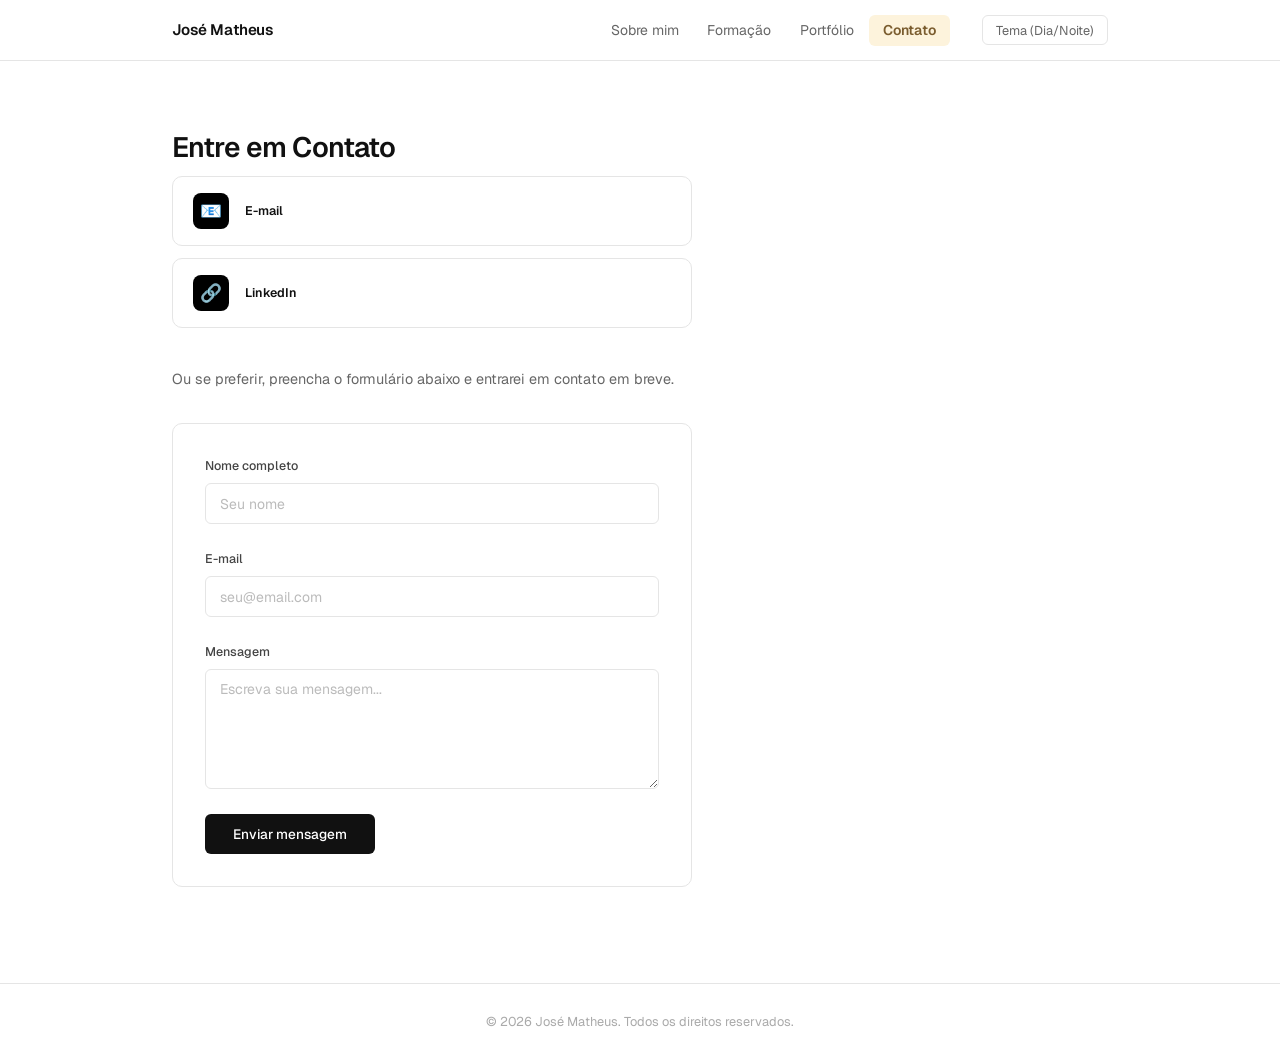
==== contato.html @ 37686acd "Atualizando commit" ====
<!DOCTYPE html>
<html lang="en">
<head>
    <meta charset="UTF-8">
    <meta name="viewport" content="width=device-width, initial-scale=1.0">
    <title>Portifólio - José Matheus</title>
    <link rel="stylesheet" href="/css/style.css">
</head>
<body>
    <header>
        <nav class="navbar">
            <div class="logo">José Matheus</div>

            <button class="menu-toggle" onclick="toggleMenu()">☰</button>

            <ul class="menu" id="menu">
                <li><a href="index.html">Sobre mim</a></li>
                <li><a href="formacao.html">Formação</a></li>
                <li><a href="portfolio.html">Portfólio</a></li>
                <li><a href="contato.html" class="ativo">Contato</a></li>
            </ul>

            <button class="btn-tema" onclick="alternarTema()">Tema (Dia/Noite)</button>
        </nav>
    </header>

    <main>
        <section class="contato">
            <!-- Botões de contato direto -->
            
            <h1>Entre em Contato</h1>
            <div class="botoes-contato">
                <a href="mailto:j_matheusrp@hotmail.com" class="btn-contato">
                    <span class="btn-contato-icone">📧</span>
                    <span class="btn-contato-texto">
                        <strong>E-mail</strong>
                    </span>
                </a>
                <a href="https://linkedin.com/in/jose-matheus-ferreira" target="_blank" class="btn-contato">
                    <span class="btn-contato-icone">🔗</span>
                    <span class="btn-contato-texto">
                        <strong>LinkedIn</strong>
                    </span>
                </a>
            </div>
            
            <p>Ou se preferir, preencha o formulário abaixo e entrarei em contato em breve.</p>
            

            <!-- Formulário — validado pelo JavaScript -->
            <div class="form-container">
                <div id="mensagem-sucesso" class="mensagem-sucesso" style="display:none;">
                    ✅ Mensagem enviada com sucesso!
                </div>

                <div class="campo">
                    <label for="nome">Nome completo</label>
                    <input type="text" id="nome" placeholder="Seu nome">
                    <span class="erro" id="erro-nome"></span>
                </div>

                <div class="campo">
                    <label for="email">E-mail</label>
                    <input type="email" id="email" placeholder="seu@email.com">
                    <span class="erro" id="erro-email"></span>
                </div>

                <div class="campo">
                    <label for="mensagem">Mensagem</label>
                    <textarea id="mensagem" rows="5" placeholder="Escreva sua mensagem..."></textarea>
                    <span class="erro" id="erro-mensagem"></span>
                </div>

                <button onclick="enviarFormulario()">Enviar mensagem</button>
            </div>

        </section>
    </main>

    <footer>
        <p>&copy; 2026 José Matheus. Todos os direitos reservados.</p>
    </footer>

    <script src="/js/script.js"></script>
</body>
</html>
---- css/style.css ----
/* ===== IMPORT DE FONTES ===== */
@import url('https://fonts.googleapis.com/css2?family=Geist:wght@300;400;500;600&display=swap');

/* ===== RESET ===== */
* {
    margin: 0;
    padding: 0;
    box-sizing: border-box;
}

a { text-decoration: none; }
ul { list-style: none; }

/* ===== BASE ===== */
body {
    font-family: 'Geist', -apple-system, BlinkMacSystemFont, sans-serif;
    background-color: #ffffff;
    color: #111111;
    transition: background-color 0.3s, color 0.3s;
    line-height: 1.6;
    -webkit-font-smoothing: antialiased;
}

body.dark {
    background-color: #0a0a0a;
    color: #ededed;
}

/* ===== HEADER ===== */
header {
    background-color: #ffffff;
    border-bottom: 1px solid #e5e5e5;
    position: sticky;
    top: 0;
    z-index: 100;
}

body.dark header {
    background-color: #0a0a0a;
    border-bottom-color: #1f1f1f;
}

.navbar {
    max-width: 1000px;
    margin: 0 auto;
    padding: 0 2rem;
    height: 60px;
    display: flex;
    align-items: center;
    gap: 2rem;
}

.logo {
    font-size: 0.95rem;
    font-weight: 600;
    color: #111111;
    letter-spacing: -0.01em;
    margin-right: auto;
}

body.dark .logo {
    color: #ededed;
}

.menu {
    display: flex;
    gap: 0;
}

.menu a {
    color: #666666;
    font-size: 0.875rem;
    font-weight: 400;
    padding: 0.4rem 0.9rem;
    border-radius: 6px;
    transition: color 0.15s, background 0.15s;
}

body.dark .menu a {
    color: #888888;
}

.menu a:hover {
    color: #111111;
    background-color: #f5f5f5;
}

body.dark .menu a:hover {
    color: #ededed;
    background-color: #1a1a1a;
}

.menu a.ativo {
    color: #7a5c2e;
    font-weight: 600;
    background-color: #fdf3dc;
}

body.dark .menu a.ativo {
    color: #e8c97a;
    background-color: #1f1a0f;
}

.menu-toggle {
    display: none;
    background: none;
    border: 1px solid #e5e5e5;
    color: #111111;
    font-size: 1.1rem;
    cursor: pointer;
    padding: 0.3rem 0.6rem;
    border-radius: 6px;
    line-height: 1;
}

body.dark .menu-toggle {
    border-color: #2a2a2a;
    color: #ededed;
}

.btn-tema {
    background: none;
    border: 1px solid #e5e5e5;
    color: #666666;
    padding: 0.35rem 0.8rem;
    border-radius: 6px;
    cursor: pointer;
    font-size: 0.8rem;
    font-family: inherit;
    transition: border-color 0.15s, color 0.15s, background 0.15s;
}

body.dark .btn-tema {
    border-color: #2a2a2a;
    color: #888888;
}

.btn-tema:hover {
    border-color: #c9a05a;
    color: #7a5c2e;
    background-color: #fdf3dc;
}

body.dark .btn-tema:hover {
    border-color: #c9a05a;
    color: #e8c97a;
    background-color: #1f1a0f;
}

/* ===== MAIN ===== */
main {
    max-width: 1000px;
    margin: 0 auto;
    padding: 4rem 2rem 6rem;
}

/* ===== SOBRE MIM ===== */
.sobre {
    display: grid;
    grid-template-columns: 160px 1fr;
    gap: 3.5rem;
    align-items: start;
}

.foto-perfil {
    width: 160px;
    height: 160px;
    border-radius: 12px;
    object-fit: cover;
    display: block;
    background-color: #f0f0f0;
    outline: 2px solid #e8d5a8;
    outline-offset: 3px;
}

body.dark .foto-perfil {
    background-color: #1a1a1a;
    outline-color: #3a2e18;
}

.apresentacao h1 {
    font-size: 2rem;
    font-weight: 600;
    letter-spacing: -0.03em;
    line-height: 1.2;
    margin-bottom: 0.75rem;
    color: #111111;
}

body.dark .apresentacao h1 {
    color: #ededed;
}

.apresentacao h1 + p {
    color: #666666;
    font-size: 0.95rem;
    line-height: 1.7;
    margin-bottom: 2rem;
    max-width: 520px;
}

body.dark .apresentacao h1 + p {
    color: #888888;
}

.apresentacao h2 {
    font-size: 0.7rem;
    font-weight: 600;
    letter-spacing: 0.1em;
    text-transform: uppercase;
    color: #b08040;
    margin: 1.8rem 0 0.6rem;
}

body.dark .apresentacao h2 {
    color: #c9a05a;
}

.apresentacao p,
.apresentacao li {
    color: #444444;
    font-size: 0.9rem;
    line-height: 1.75;
}

body.dark .apresentacao p,
body.dark .apresentacao li {
    color: #888888;
}

.apresentacao ul {
    display: flex;
    flex-direction: column;
    gap: 0.3rem;
}

.destaque {
    color: #9a6f2e;
    font-weight: 600;
}

body.dark .destaque {
    color: #e8c97a;
}

/* ===== TÍTULOS DE PÁGINA ===== */
.formacao h1,
.portfolio h1,
.contato h1 {
    font-size: 1.75rem;
    font-weight: 600;
    letter-spacing: -0.03em;
    color: #111111;
    margin-bottom: 0.4rem;
}

body.dark .formacao h1,
body.dark .portfolio h1,
body.dark .contato h1 {
    color: #ededed;
}

/* ===== CARDS (Formação) ===== */
.card {
    border: 1px solid #e5e5e5;
    border-radius: 10px;
    padding: 1.75rem;
    margin-bottom: 1rem;
}

body.dark .card {
    border-color: #1f1f1f;
}

.card h2 {
    font-size: 0.7rem;
    font-weight: 600;
    letter-spacing: 0.1em;
    text-transform: uppercase;
    color: #b08040;
    margin-bottom: 1.25rem;
}

body.dark .card h2 {
    color: #c9a05a;
}

.item-formacao {
    padding: 1rem 0;
    border-bottom: 1px solid #f0f0f0;
}

body.dark .item-formacao {
    border-bottom-color: #1a1a1a;
}

.item-formacao:first-of-type { padding-top: 0; }

.item-formacao:last-child {
    border-bottom: none;
    padding-bottom: 0;
}

.item-formacao h3 {
    font-size: 0.9rem;
    font-weight: 500;
    margin-bottom: 0.25rem;
    color: #111111;
}

body.dark .item-formacao h3 {
    color: #ededed;
}

.item-formacao p {
    color: #888888;
    font-size: 0.82rem;
    line-height: 1.6;
}

body.dark .item-formacao p {
    color: #555555;
}

/* ===== PORTFÓLIO ===== */
.portfolio > p {
    color: #666666;
    font-size: 0.9rem;
    margin-bottom: 2.5rem;
}

body.dark .portfolio > p {
    color: #888888;
}

.grid-projetos {
    display: grid;
    grid-template-columns: repeat(auto-fit, minmax(280px, 1fr));
    gap: 1rem;
}

.card-projeto {
    border: 1px solid #e5e5e5;
    border-radius: 10px;
    padding: 1.5rem;
    transition: border-color 0.2s, box-shadow 0.2s;
}

body.dark .card-projeto {
    border-color: #1f1f1f;
}

.card-projeto:hover {
    border-color: #cccccc;
    box-shadow: 0 4px 16px rgba(0,0,0,0.05);
}

body.dark .card-projeto:hover {
    border-color: #333333;
    box-shadow: 0 4px 16px rgba(0,0,0,0.3);
}

.card-projeto h3 {
    font-size: 0.9rem;
    font-weight: 500;
    margin-bottom: 0.5rem;
    color: #111111;
}

body.dark .card-projeto h3 {
    color: #ededed;
}

.card-projeto p {
    color: #888888;
    font-size: 0.82rem;
    line-height: 1.65;
    margin-bottom: 1.25rem;
}

body.dark .card-projeto p {
    color: #555555;
}

.btn-projeto {
    display: inline-block;
    border: 1px solid #e5e5e5;
    color: #444444;
    padding: 0.4rem 1rem;
    border-radius: 6px;
    font-size: 0.8rem;
    font-weight: 500;
    transition: border-color 0.15s, color 0.15s, background 0.15s;
}

body.dark .btn-projeto {
    border-color: #2a2a2a;
    color: #888888;
}

.btn-projeto:hover {
    border-color: #b08040;
    color: #7a5c2e;
    background-color: #fdf3dc;
}

body.dark .btn-projeto:hover {
    border-color: #e8c97a;
    color: #e8c97a;
    background-color: #1f1a0f;
}

/* ===== CONTATO ===== */
.contato > p {
    color: #666666;
    font-size: 0.9rem;
    margin-bottom: 2rem;
}

body.dark .contato > p {
    color: #888888;
}

/* ===== BOTÕES DE CONTATO DIRETO ===== */
.botoes-contato {
    display: flex;
    flex-direction: column;
    gap: 0.75rem;
    margin-bottom: 2.5rem;
    max-width: 520px;
}

.btn-contato {
    display: flex;
    align-items: center;
    gap: 1rem;
    padding: 1rem 1.25rem;
    border: 1px solid #e5e5e5;
    border-radius: 10px;
    color: #111111;
    transition: border-color 0.15s, background 0.15s, box-shadow 0.15s;
}

body.dark .btn-contato {
    border-color: #1f1f1f;
    color: #ededed;
}

.btn-contato:hover {
    border-color: #c9a05a;
    background-color: #fdf8ef;
    box-shadow: 0 2px 10px rgba(176, 128, 64, 0.08);
}

body.dark .btn-contato:hover {
    background-color: #1f1a0f;
    border-color: #c9a05a;
}

.btn-contato-local {
    cursor: default;
}

.btn-contato-local:hover {
    border-color: #e5e5e5 !important;
    background-color: transparent !important;
    box-shadow: none !important;
}

body.dark .btn-contato-local:hover {
    border-color: #1f1f1f !important;
    background-color: transparent !important;
}

.btn-contato-icone {
    font-size: 1.1rem;
    flex-shrink: 0;
    width: 2.25rem;
    height: 2.25rem;
    display: flex;
    align-items: center;
    justify-content: center;
    background-color: #000000;
    border-radius: 8px;
}

body.dark .btn-contato-icone {
    background-color: #ededed;
}

.btn-contato-texto {
    display: flex;
    flex-direction: column;
    gap: 0.1rem;
}

.btn-contato-texto strong {
    font-size: 0.78rem;
    font-weight: 600;
    color: #111111;
}

body.dark .btn-contato-texto strong {
    color: #ededed;
}

.btn-contato-texto span {
    font-size: 0.82rem;
    color: #888888;
}

body.dark .btn-contato-texto span {
    color: #555555;
}

/* ===== FORMULÁRIO ===== */
.form-container {
    border: 1px solid #e5e5e5;
    border-radius: 10px;
    padding: 2rem;
    max-width: 520px;
}

body.dark .form-container {
    border-color: #1f1f1f;
}

.campo {
    display: flex;
    flex-direction: column;
    margin-bottom: 1.25rem;
}

.campo label {
    font-size: 0.78rem;
    font-weight: 500;
    color: #444444;
    margin-bottom: 0.45rem;
}

body.dark .campo label {
    color: #888888;
}

.campo input,
.campo textarea {
    padding: 0.65rem 0.9rem;
    border: 1px solid #e5e5e5;
    border-radius: 6px;
    background-color: #ffffff;
    color: #111111;
    font-size: 0.875rem;
    font-family: inherit;
    transition: border-color 0.15s, box-shadow 0.15s;
    resize: vertical;
}

body.dark .campo input,
body.dark .campo textarea {
    background-color: #111111;
    border-color: #1f1f1f;
    color: #ededed;
}

.campo input::placeholder,
.campo textarea::placeholder {
    color: #bbbbbb;
}

body.dark .campo input::placeholder,
body.dark .campo textarea::placeholder {
    color: #444444;
}

.campo input:focus,
.campo textarea:focus {
    outline: none;
    border-color: #c9a05a;
    box-shadow: 0 0 0 3px rgba(176, 128, 64, 0.12);
}

body.dark .campo input:focus,
body.dark .campo textarea:focus {
    border-color: #c9a05a;
    box-shadow: 0 0 0 3px rgba(201, 160, 90, 0.15);
}

.campo textarea {
    min-height: 120px;
}

.form-container button {
    background-color: #111111;
    color: #ffffff;
    border: none;
    padding: 0.7rem 1.75rem;
    border-radius: 6px;
    font-size: 0.85rem;
    font-family: inherit;
    font-weight: 500;
    cursor: pointer;
    transition: background 0.15s, transform 0.1s;
}

body.dark .form-container button {
    background-color: #ededed;
    color: #111111;
}

.form-container button:hover {
    background-color: #9a6f2e;
}

body.dark .form-container button:hover {
    background-color: #c9a05a;
    color: #111111;
}

.form-container button:active {
    transform: scale(0.98);
}

.erro {
    color: #e53e3e;
    font-size: 0.77rem;
    margin-top: 0.3rem;
}

.mensagem-sucesso {
    background-color: #f0fdf4;
    color: #166534;
    border: 1px solid #bbf7d0;
    padding: 0.85rem 1rem;
    border-radius: 6px;
    margin-bottom: 1.25rem;
    font-size: 0.85rem;
    font-weight: 500;
}

body.dark .mensagem-sucesso {
    background-color: #052e16;
    color: #4ade80;
    border-color: #14532d;
}

/* ===== FOOTER ===== */
footer {
    border-top: 1px solid #e5e5e5;
    color: #aaaaaa;
    text-align: center;
    padding: 1.75rem 2rem;
    font-size: 0.8rem;
}

body.dark footer {
    border-top-color: #1f1f1f;
    color: #444444;
}

/* ===== RESPONSIVO ===== */
@media (max-width: 768px) {
    main {
        padding: 2.5rem 1.25rem 4rem;
    }

    .navbar {
        padding: 0.9rem 1.25rem;
        height: auto;
        flex-wrap: wrap;
        position: relative;
    }

    .menu {
        display: none;
        flex-direction: column;
        position: absolute;
        top: 100%;
        left: 0;
        width: 100%;
        background-color: #ffffff;
        border-bottom: 1px solid #e5e5e5;
        padding: 0.75rem 1.25rem 1rem;
        gap: 0.15rem;
    }

    body.dark .menu {
        background-color: #0a0a0a;
        border-bottom-color: #1f1f1f;
    }

    .menu.aberto {
        display: flex;
    }

    .menu-toggle {
        display: block;
    }

    .sobre {
        grid-template-columns: 1fr;
        gap: 2rem;
        text-align: center;
    }

    .foto-perfil {
        margin: 0 auto;
        width: 120px;
        height: 120px;
    }

    .apresentacao h1 + p {
        margin-left: auto;
        margin-right: auto;
    }

    .apresentacao h2 {
        text-align: left;
    }

    .formacao h1,
    .portfolio h1,
    .contato h1 {
        font-size: 1.5rem;
    }

    .botoes-contato {
        max-width: 100%;
    }

    .form-container {
        max-width: 100%;
    }
}
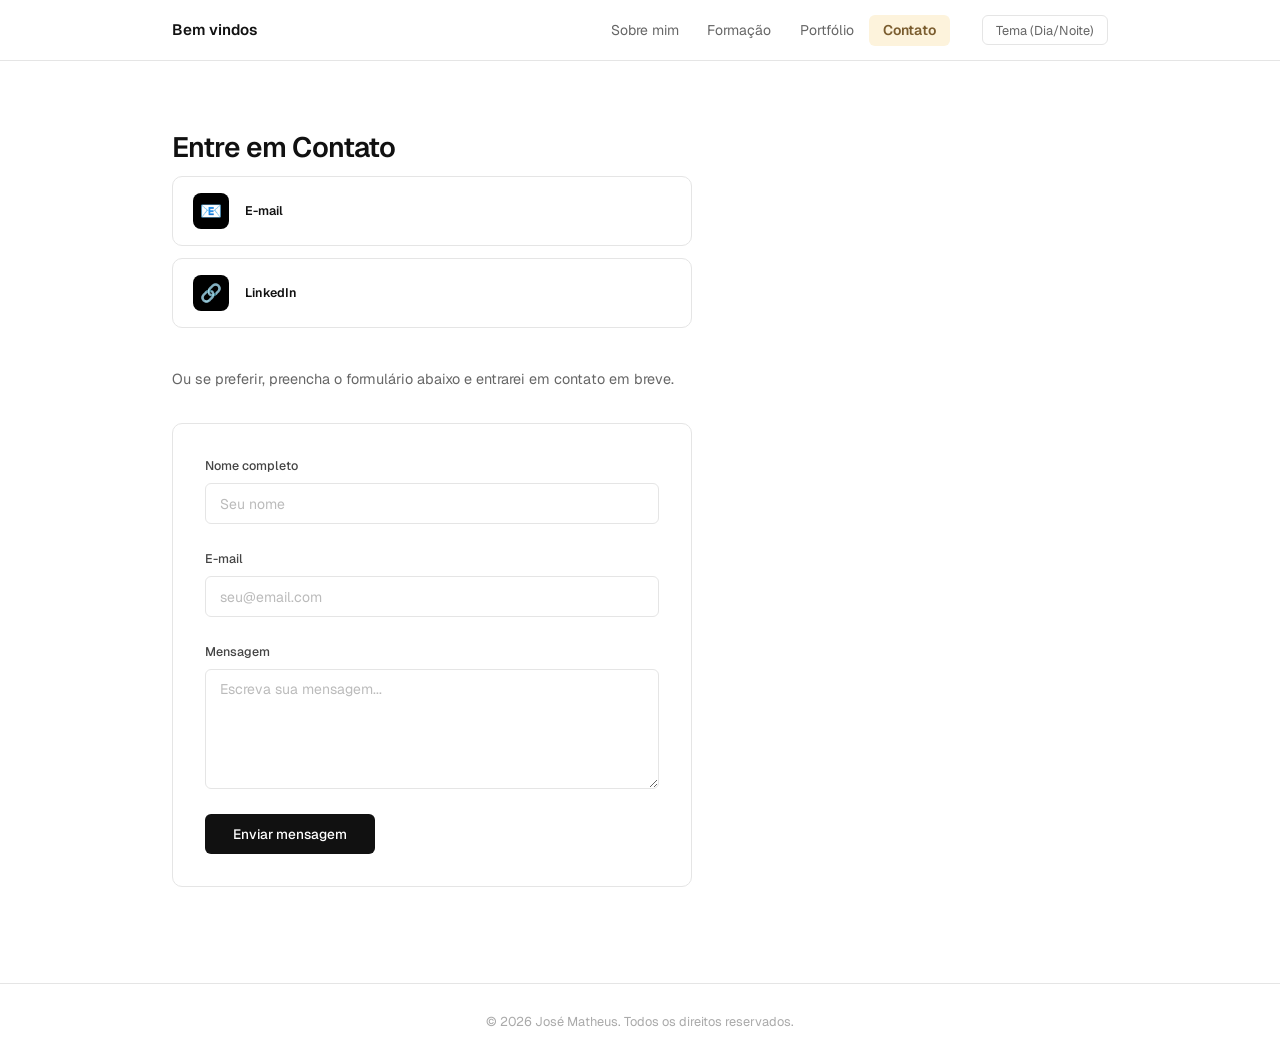
==== commit 366ca221: "Atualizando commit" ====
--- a/contato.html
+++ b/contato.html
@@ -1,23 +1,23 @@
 <!DOCTYPE html>
-<html lang="en">
+<html lang="pt-BR">
 <head>
     <meta charset="UTF-8">
     <meta name="viewport" content="width=device-width, initial-scale=1.0">
     <title>Portifólio - José Matheus</title>
-    <link rel="stylesheet" href="/css/style.css">
+    <link rel="stylesheet" href="./css/style.css">
 </head>
 <body>
     <header>
         <nav class="navbar">
-            <div class="logo">José Matheus</div>
+            <div class="logo">Bem vindos</div>
 
             <button class="menu-toggle" onclick="toggleMenu()">☰</button>
 
             <ul class="menu" id="menu">
-                <li><a href="index.html">Sobre mim</a></li>
-                <li><a href="formacao.html">Formação</a></li>
-                <li><a href="portfolio.html">Portfólio</a></li>
-                <li><a href="contato.html" class="ativo">Contato</a></li>
+                <li><a href="./index.html">Sobre mim</a></li>
+                <li><a href="./formacao.html">Formação</a></li>
+                <li><a href="./portfolio.html">Portfólio</a></li>
+                <li><a href="./contato.html" class="ativo">Contato</a></li>
             </ul>
 
             <button class="btn-tema" onclick="alternarTema()">Tema (Dia/Noite)</button>
@@ -81,6 +81,6 @@
         <p>&copy; 2026 José Matheus. Todos os direitos reservados.</p>
     </footer>
 
-    <script src="/js/script.js"></script>
+    <script src="./js/script.js"></script>
 </body>
 </html>
